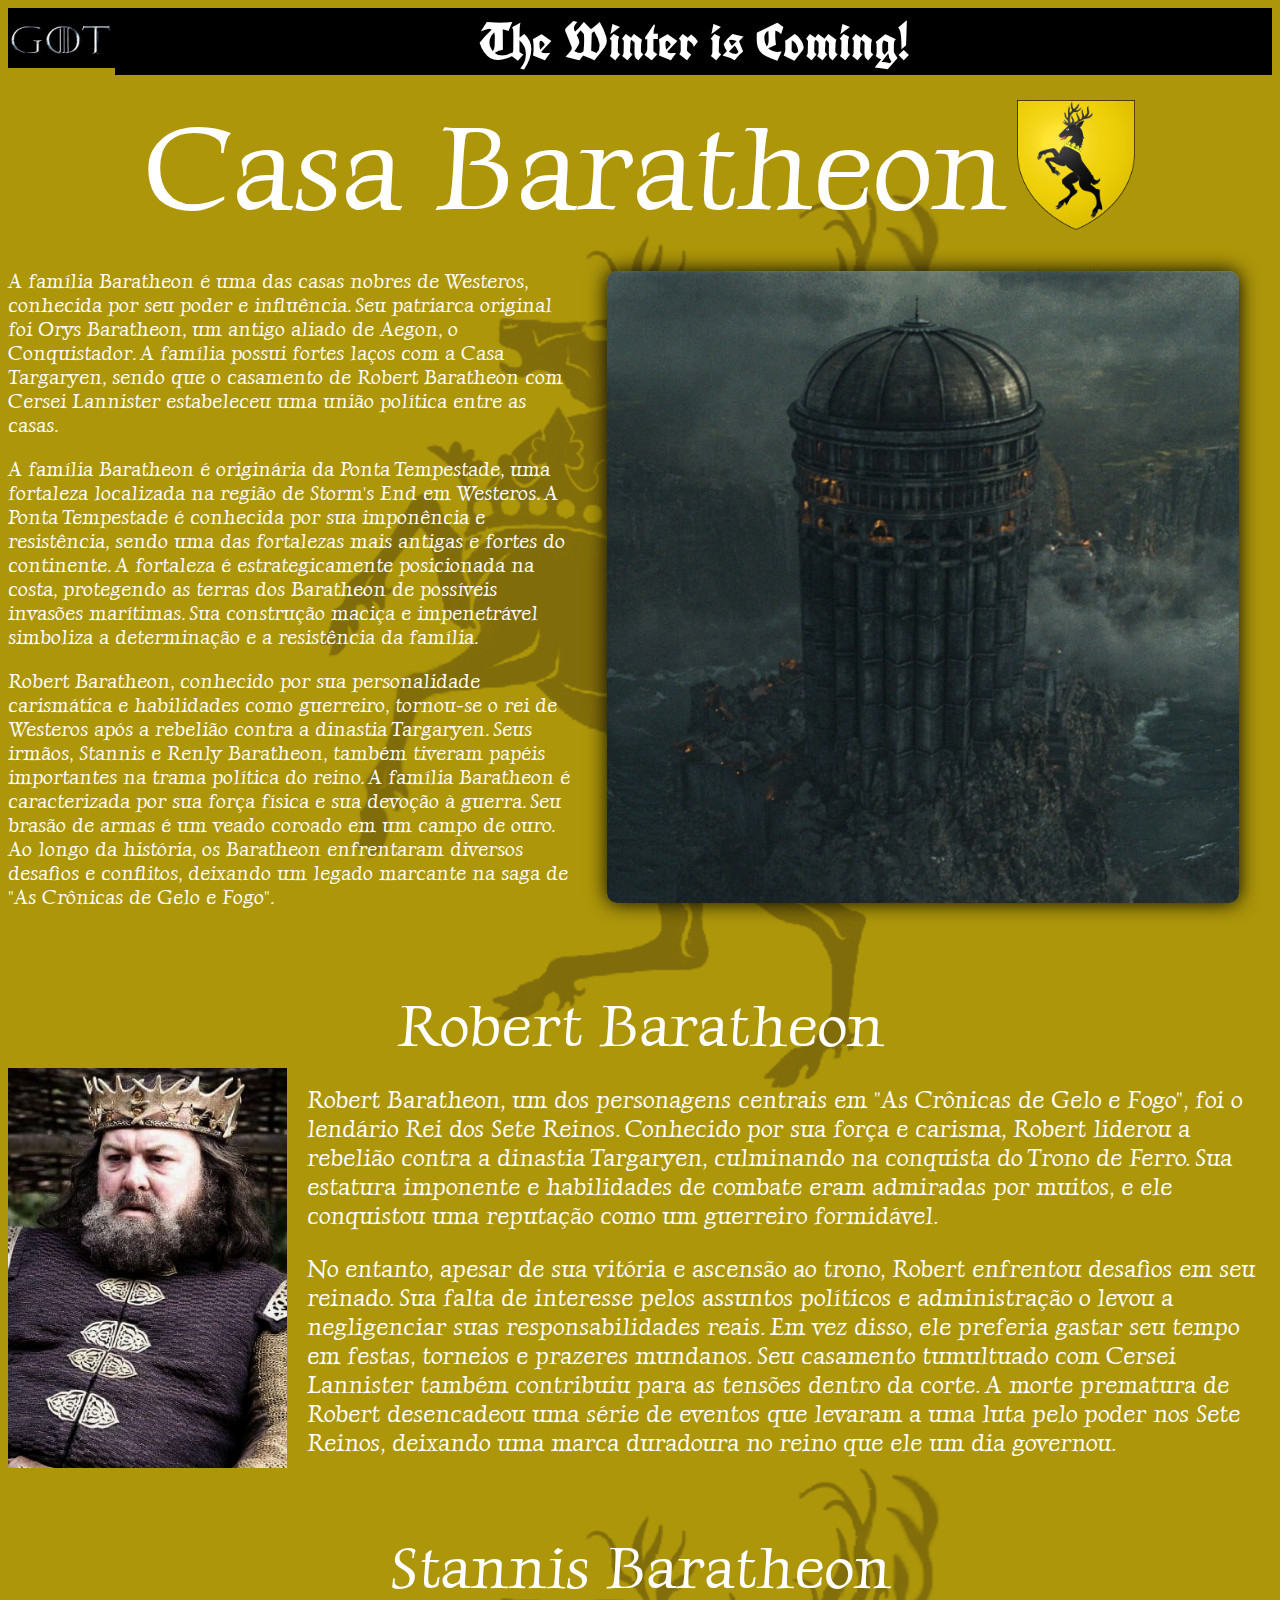
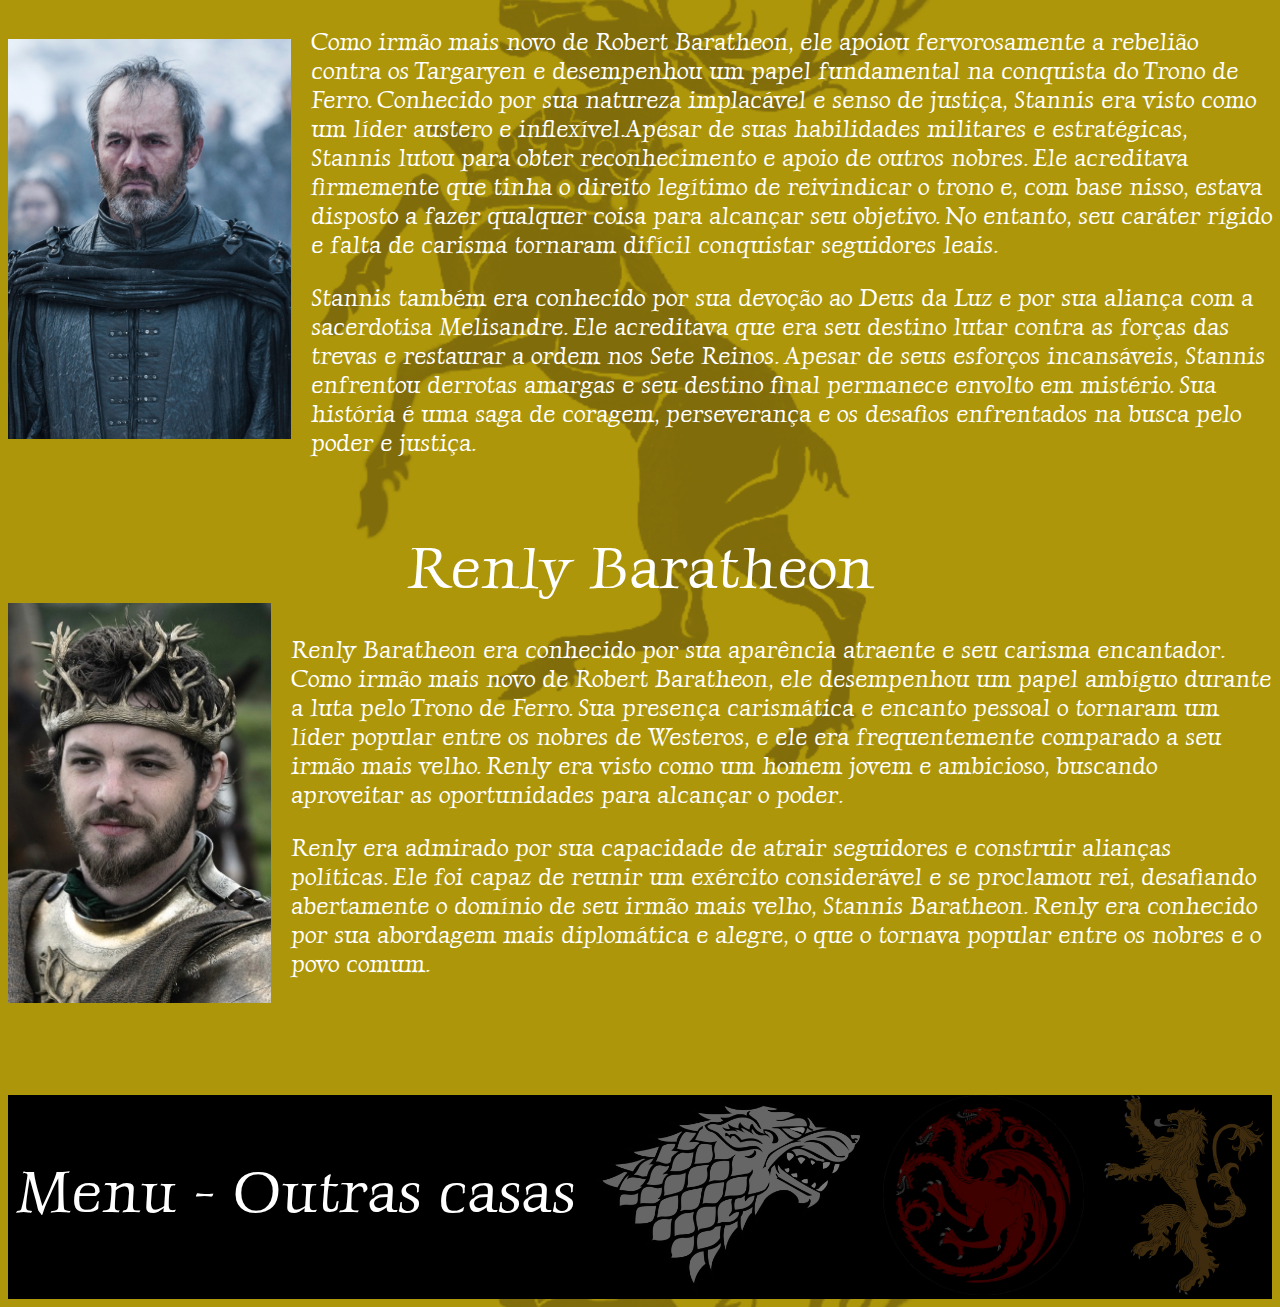
==== index.html @ 7053f291 "index" ====
<!DOCTYPE html>
<html lang="pt">

<head>
    <meta charset="UTF-8">
    <meta http-equiv="X-UA-Compatible" content="IE=edge">
    <meta name="viewport" content="width=device-width, initial-scale=1.0">
    <meta name="keywords" content="Game of Thrones, GOT, Baratheon">
<meta name="description" content="A Casa Baratheon, que ganhou o Trono de Ferro após a rebelião que depôs os Targaryen. Eles são liderados por Robert Baratheon e, mais tarde, por seu irmão mais novo, Stannis.">
<link rel="shortcut icon" href="imagens/logoGOT.jpg">
    <link rel="stylesheet" href="casaBaratheon.css">
    <link rel="preconnect" href="https://fonts.googleapis.com">
    <link rel="preconnect" href="https://fonts.gstatic.com" crossorigin>
    <link
        href="https://fonts.googleapis.com/css2?family=Luxurious+Roman&family=Saira+Semi+Condensed:wght@700&family=UnifrakturCook:wght@700&display=swap"
        rel="stylesheet">
    <title>Game Of Thrones - Casa Baratheon</title>
</head>

<body>

    <header>
        <div id="homeButton">
            <a href="index.html"> <img src="imagens/logoGOT.jpg" height="60px" alt="home"></a>

        </div>
        <div class="GOTslogan">The Winter is Coming!</div>
    </header>

    <section>
        <div id="titulo">
            <div id="mainTitle">Casa Baratheon</div>
            <div id="brasao"><img src="imagens/logoBaratheon.webp"
                    alt="Brasão da Casa Baratheon, fundo amarelo com Veado" height="130"></div>
        </div>
    </section>

    <main>

        <article id="apresentacao">
            <div id="openText">
                <p>
                    A família Baratheon é uma das casas nobres de Westeros, conhecida por seu poder e influência. Seu
                    patriarca original foi Orys Baratheon, um antigo aliado de Aegon, o Conquistador. A família possui
                    fortes laços com a Casa Targaryen, sendo que o casamento de Robert Baratheon com Cersei Lannister
                    estabeleceu uma união política entre as casas.
                </p>
                <p>
                    A família Baratheon é originária da Ponta Tempestade, uma fortaleza localizada na região de Storm's
                    End em Westeros. A Ponta Tempestade é conhecida por sua imponência e resistência, sendo uma das
                    fortalezas mais antigas e fortes do continente. A fortaleza é estrategicamente posicionada na costa,
                    protegendo as terras dos Baratheon de possíveis
                    invasões marítimas. Sua construção maciça e impenetrável simboliza a determinação e a resistência da
                    família.
                </p>
                <p>
                    Robert Baratheon, conhecido por sua personalidade carismática e habilidades como guerreiro,
                    tornou-se o rei de Westeros após a rebelião contra a dinastia Targaryen. Seus irmãos, Stannis e
                    Renly Baratheon, também tiveram papéis importantes na trama política do reino.
                    A família Baratheon é caracterizada por sua força física e sua devoção à guerra. Seu brasão de armas
                    é um veado coroado em um campo de ouro. Ao longo da história, os Baratheon enfrentaram diversos
                    desafios e conflitos, deixando um legado marcante na saga de "As Crônicas de Gelo e Fogo".
                </p>
            </div>
            <div id="imgPonta"><img src=" imagens/pontaTempestade.webp" alt="Ponta tempestade"></div>
        </article>

        <section>
            <div class="nome">
                Robert Baratheon
            </div>
            <div class="fotoBio">
                <div>
                    <img src="imagens/robertBaratheon.jpg" height="400px">
                </div>
                <div class="bio">
                    <p>Robert Baratheon, um dos personagens centrais em "As Crônicas de Gelo e Fogo", foi o lendário Rei
                        dos Sete Reinos. Conhecido por sua força e carisma, Robert liderou a rebelião contra a dinastia
                        Targaryen, culminando na conquista do Trono de Ferro. Sua estatura imponente e habilidades de
                        combate eram admiradas por muitos, e ele conquistou uma reputação como um guerreiro formidável.
                    </p>
                    <p> No entanto, apesar de sua vitória e ascensão ao trono, Robert enfrentou desafios em seu reinado.
                        Sua falta de interesse pelos assuntos políticos e administração o levou a negligenciar suas
                        responsabilidades reais. Em vez disso, ele preferia gastar seu tempo em festas, torneios e
                        prazeres mundanos. Seu casamento tumultuado com Cersei Lannister também contribuiu para as
                        tensões dentro da corte. A morte prematura de Robert desencadeou uma série de eventos que
                        levaram a uma luta pelo poder nos Sete Reinos, deixando uma marca duradoura no reino que ele um
                        dia governou.
                    </p>
                </div>
            </div>
            <div class="nome">
                Stannis Baratheon
            </div>
            <div class="fotoBio">
                <div class="fotoBaratheon">
                    <img src="imagens/stannisBaratheon.webp" height="400px">
                </div>
                <div class="bio">
                    <p>Como irmão mais novo de Robert Baratheon, ele apoiou fervorosamente a rebelião contra os
                        Targaryen e desempenhou um papel fundamental na conquista do Trono de Ferro. Conhecido por sua
                        natureza implacável e senso de justiça, Stannis era visto como um líder austero e
                        inflexível.Apesar de suas habilidades militares e estratégicas, Stannis lutou para obter
                        reconhecimento e apoio de outros nobres. Ele acreditava firmemente que tinha o direito legítimo
                        de reivindicar o trono e, com base nisso, estava disposto a fazer qualquer coisa para alcançar
                        seu objetivo. No entanto, seu caráter rígido e falta de carisma tornaram difícil conquistar
                        seguidores leais.
                    </p>
                    <p> Stannis também era conhecido por sua devoção ao Deus da Luz e por sua aliança com a sacerdotisa
                        Melisandre. Ele acreditava que era seu destino lutar contra as forças das trevas e restaurar a
                        ordem nos Sete Reinos. Apesar de seus esforços incansáveis, Stannis enfrentou derrotas amargas e
                        seu destino final permanece envolto em mistério. Sua história é uma saga de coragem,
                        perseverança e os desafios enfrentados na busca pelo poder e justiça.
                    </p>
                </div>
            </div>
            <div class="nome">
                Renly Baratheon
            </div>
            <div class="fotoBio">
                <div class="fotoBaratheon">
                    <img src="imagens/renlyBaratheon.webp" height="400px">
                </div>
                <div class="bio">
                    <p>Renly Baratheon era conhecido por
                        sua aparência atraente e seu carisma encantador. Como irmão mais novo de Robert Baratheon, ele
                        desempenhou um papel ambíguo durante a luta pelo Trono de Ferro. Sua presença carismática e
                        encanto pessoal o tornaram um líder popular entre os nobres de Westeros, e ele era
                        frequentemente comparado a seu irmão mais velho.
                        Renly era visto como um homem
                        jovem e ambicioso, buscando aproveitar as oportunidades para alcançar o poder.</p>
                    <p> Renly era admirado por sua capacidade de atrair seguidores e construir alianças políticas. Ele
                        foi capaz de reunir um exército considerável e se proclamou rei, desafiando abertamente o
                        domínio de seu irmão mais velho, Stannis Baratheon. Renly era conhecido por sua abordagem mais
                        diplomática e alegre, o que o tornava popular entre os nobres e o povo comum.
                    </p>
                </div>
            </div>
        </section>

    </main>

    <nav>
        <style>
            .highlight {
                opacity: 1;
            }

            .fade {
                opacity: 0.5;
            }
        </style>
        <br>
        <br>
        <div id="menu">
            <div>
                <p id="textoMenu">Menu - Outras casas</p>
            </div>
            <div><a href="casaStark.html"><img src="imagens/logoStark.png" class="highlight"
                        onmouseover="mudarTexto('Stark')" height="200px"></a></div>
            <div><a href="casatargaryen.html"><img src="imagens/logoTargaryen.png" class="fade"
                        onmouseover="mudarTexto('Targaryen')" height="200px"></a></div>
            <div><a href="casaLannister.html"><img src="imagens/logoLannister.png" class="fade"
                        onmouseover="mudarTexto('Lannister')" height="200px"></a></div>
        </div>

        <script>
            function mudarTexto(texto) {
                document.getElementById("textoMenu").innerHTML = texto;

                var imagens = document.getElementsByTagName("img");
                for (var i = 0; i < imagens.length; i++) {
                    if (imagens[i].classList.contains("highlight")) {
                        imagens[i].classList.remove("highlight");
                        imagens[i].classList.add("fade");
                    }
                    if (imagens[i].src === event.target.src) {
                        imagens[i].classList.remove("fade");
                        imagens[i].classList.add("highlight");
                    }
                }
            }
        </script>
    </nav>
</body>

</html>
---- casaBaratheon.css ----
body {
    background: url(imagens/fundoBaratheon.png);
    background-size: 100%;
    background-attachment: scroll;
}

p {
    font-family: 'Luxurious Roman', cursive;
    color: #FFFF;
}

header {
    display: flex;
    flex-direction: row;
    align-content: center;
}

.homeButton {
    background-color: #000000;
    justify-content: center;
}

.GOTslogan {
    flex-grow: 1;
    text-align: center;
    color: white;
    background-color: black;
    font-family: 'UnifrakturCook', cursive;
    font-size: 51px;
}

#titulo {
    display: flex;
    align-items: center;
    gap: 10px;
    margin-top: 20px;
    margin-left: 0;
    justify-content: center;
}

#mainTitle {
    text-align: center;
    margin: 0;
    color: #FFFF;
    font-size: 120px;
}

#apresentacao {
    display: grid;
    grid-template-areas:
        "imgPonta openText";
    grid-template-columns: 45% 50%;
    align-items: center;
    gap: 30px;
    margin-top: 10px;
    margin-bottom: 10px;
}

#imgPonta img {
    width: 100%;
    object-fit: cover;
    margin-right: 10px;
    border-radius: 10px;
    box-shadow: 0px 0px 20px 0px #000000;
}

#openText {
    font-size: 20px;
    font-family: 'Luxurious Roman', cursive;
    color:#FFFF;
}

section {
    display: grid;
    grid-template-areas: 
    "nome"
    "fotoBaratheon bio";
    font-family: 'Luxurious Roman', cursive;
    color:#FFFF;
}

.nome {
    font-size: 60px;
    color: #FFFF;
    display: flex;
    align-items: center;
    justify-content: center;
    margin-top: 50px;
}

.fotoBio{
    display: grid;
    grid-template-areas: 
    "fotoBaratheon bio";
    align-items: center;
    font-size: x-large;
    column-gap: 20px;
}

#menu {
    display: flex;
    justify-content: center;
    margin-top: 50px;
    gap: 20px;
    background-color: black;
}

#menu a {
    opacity: 0.5;
    transition: opacity 0.3s;
}

#menu a:hover {
    opacity: 1;
}

.highlight {
    opacity: 1 !important;
}

#textoMenu{
    font-size: 60px;
    font-family: 'Luxurious Roman', cursive;
    color:#FFFF;
}
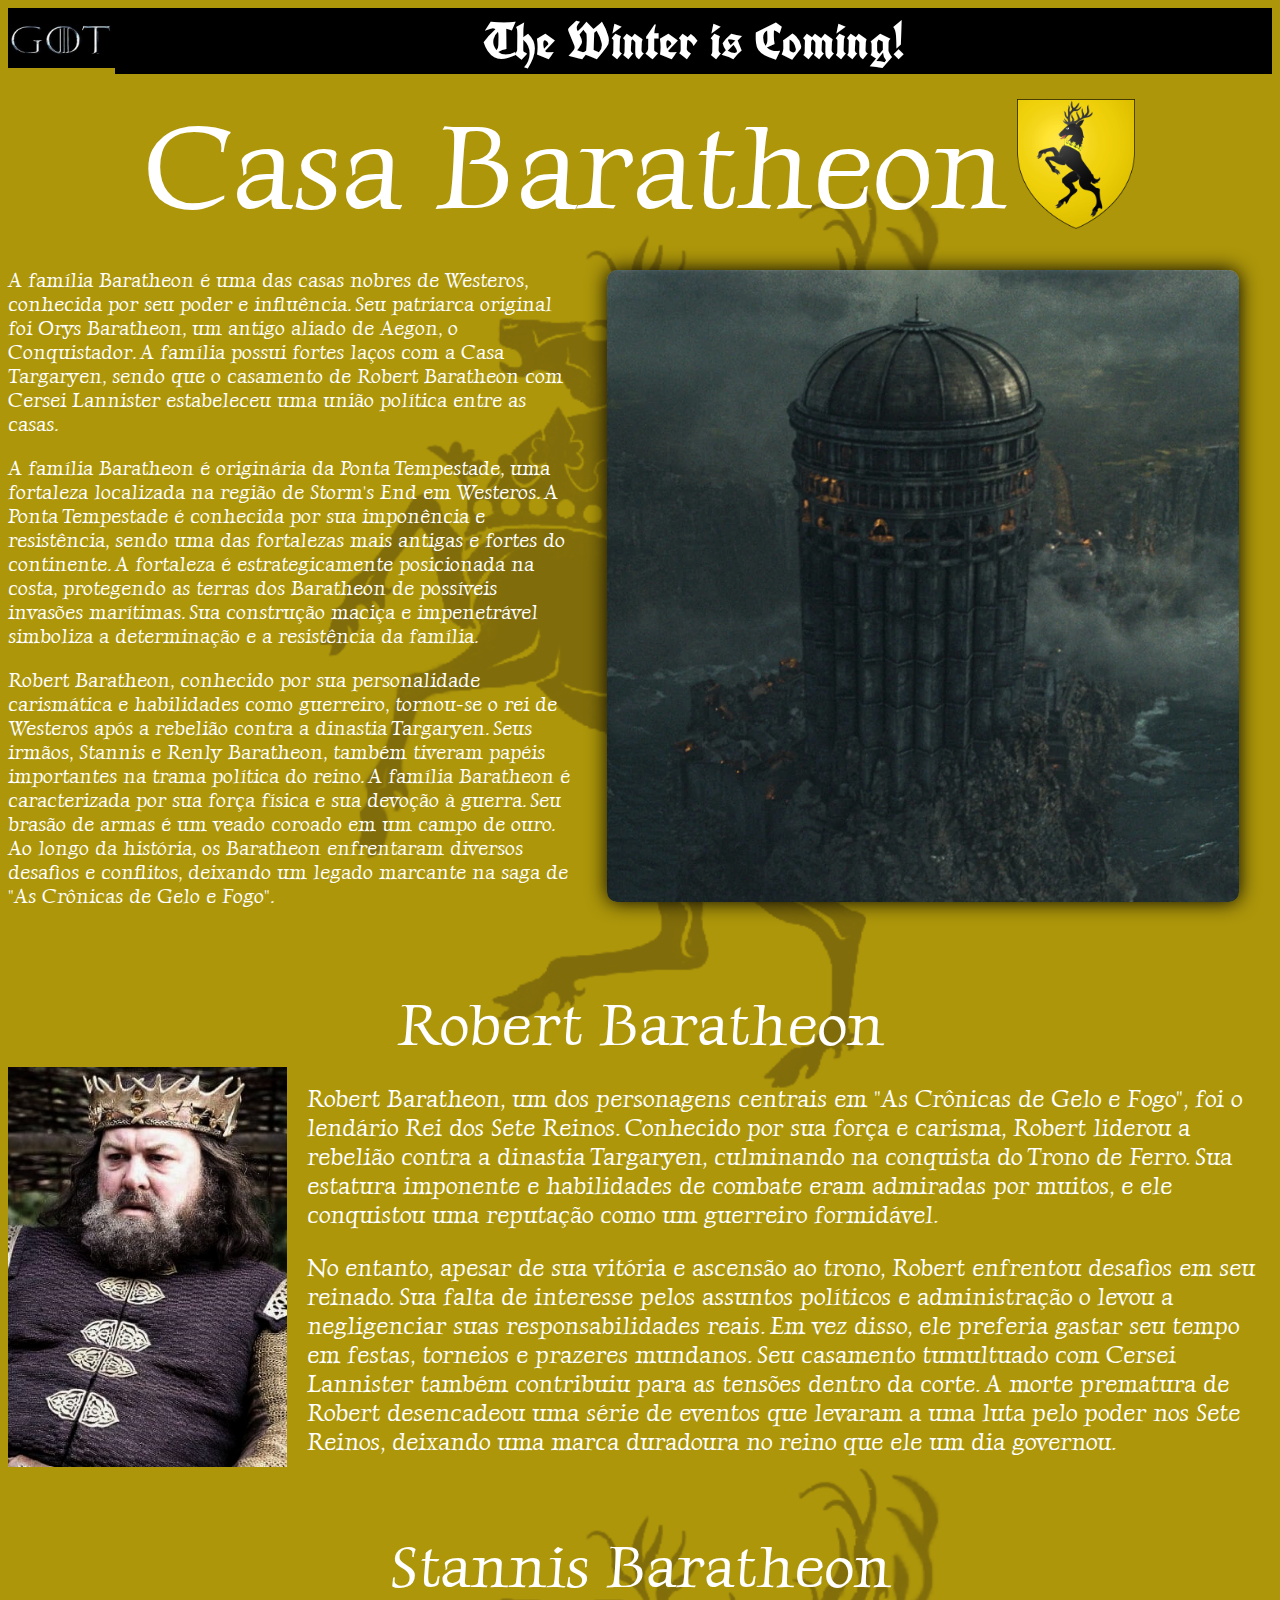
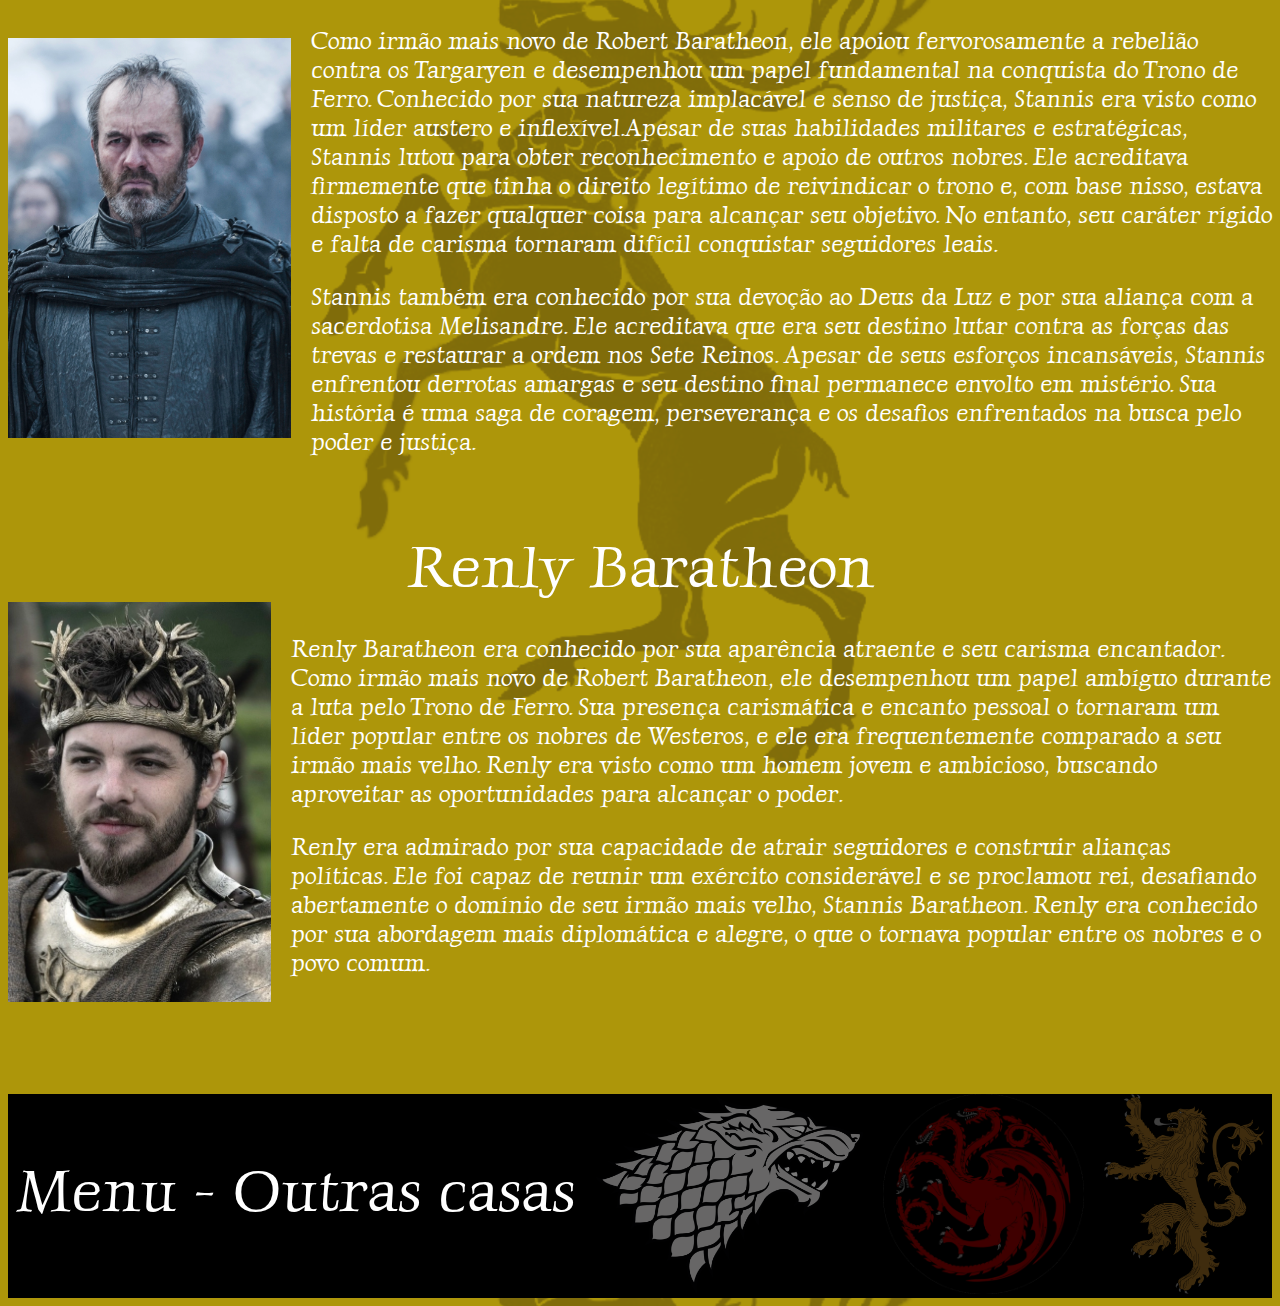
==== commit 6f24eff2: "bootstrap" ====
--- a/index.html
+++ b/index.html
@@ -15,16 +15,21 @@
         href="https://fonts.googleapis.com/css2?family=Luxurious+Roman&family=Saira+Semi+Condensed:wght@700&family=UnifrakturCook:wght@700&display=swap"
         rel="stylesheet">
     <title>Game Of Thrones - Casa Baratheon</title>
+    <meta name="viewport" content="width=device-width, initial-scale=1">
+    <link rel="stylesheet" href="https://stackpath.bootstrapcdn.com/bootstrap/4.1.3/css/bootstrap.min.css" integrity="sha384-MCw98/SFnGE8fJT3GXwEOngsV7Zt27NXFoaoApmYm81iuXoPkFOJwJ8ERdknLPMO" crossorigin="anonymous">
+    <script src="https://code.jquery.com/jquery-3.3.1.slim.min.js" integrity="sha384-q8i/X+965DzO0rT7abK41JStQIAqVgRVzpbzo5smXKp4YfRvH+8abtTE1Pi6jizo" crossorigin="anonymous"></script>
+    <script src="https://cdnjs.cloudflare.com/ajax/libs/popper.js/1.14.3/umd/popper.min.js" integrity="sha384-ZMP7rVo3mIykV+2+9J3UJ46jBk0WLaUAdn689aCwoqbBJiSnjAK/l8WvCWPIPm49" crossorigin="anonymous"></script>
+    <script src="https://stackpath.bootstrapcdn.com/bootstrap/4.1.3/js/bootstrap.min.js" integrity="sha384-ChfqqxuZUCnJSK3+MXmPNIyE6ZbWh2IMqE241rYiqJxyMiZ6OW/JmZQ5stwEULTy" crossorigin="anonymous"></script>
 </head>
 
 <body>
 
     <header>
-        <div id="homeButton">
+        <div id="homeButton" class="container-fluid">
             <a href="index.html"> <img src="imagens/logoGOT.jpg" height="60px" alt="home"></a>
 
         </div>
-        <div class="GOTslogan">The Winter is Coming!</div>
+        <div id="GOTslogan" class="container-fluid"> The Winter is Coming!</div>
     </header>
 
     <section>
--- a/casaBaratheon.css
+++ b/casaBaratheon.css
@@ -20,13 +20,13 @@
     justify-content: center;
 }
 
-.GOTslogan {
+#GOTslogan {
     flex-grow: 1;
     text-align: center;
     color: white;
     background-color: black;
     font-family: 'UnifrakturCook', cursive;
-    font-size: 51px;
+    font-size: 50px;
 }
 
 #titulo {
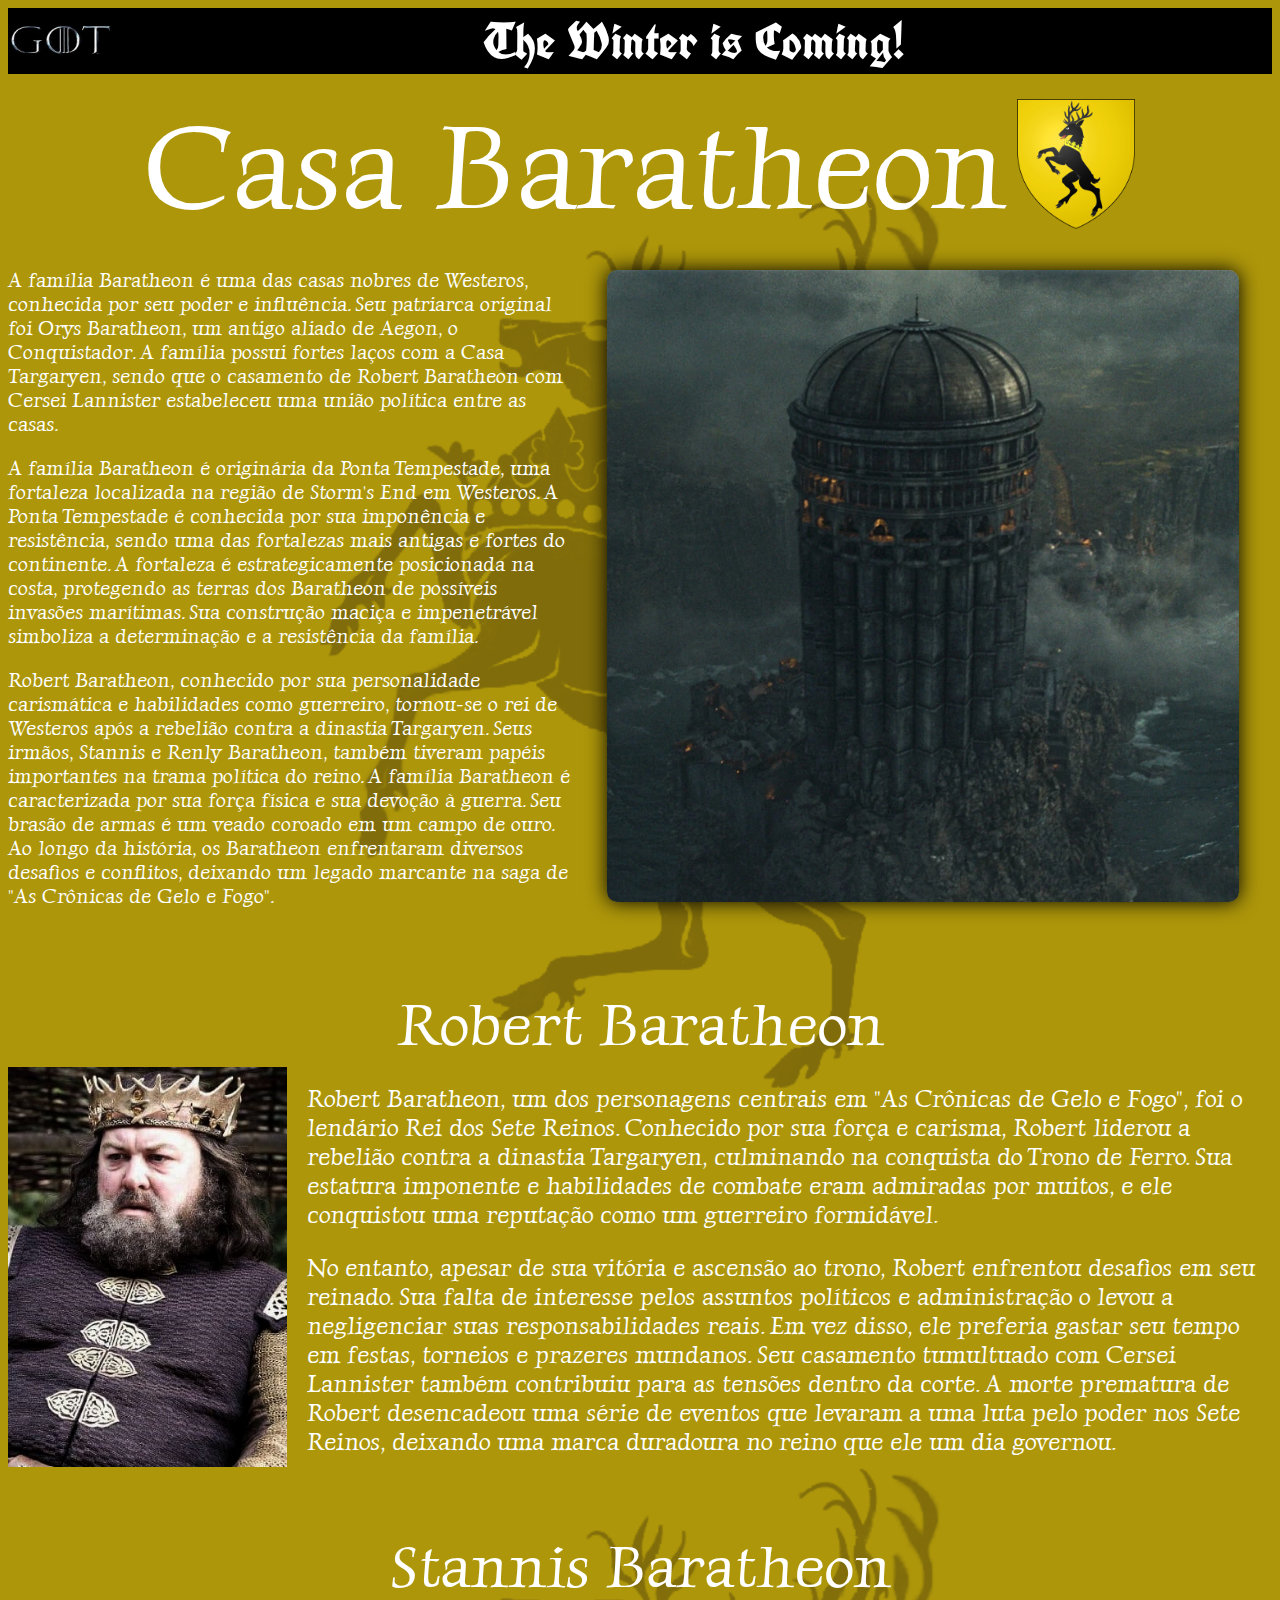
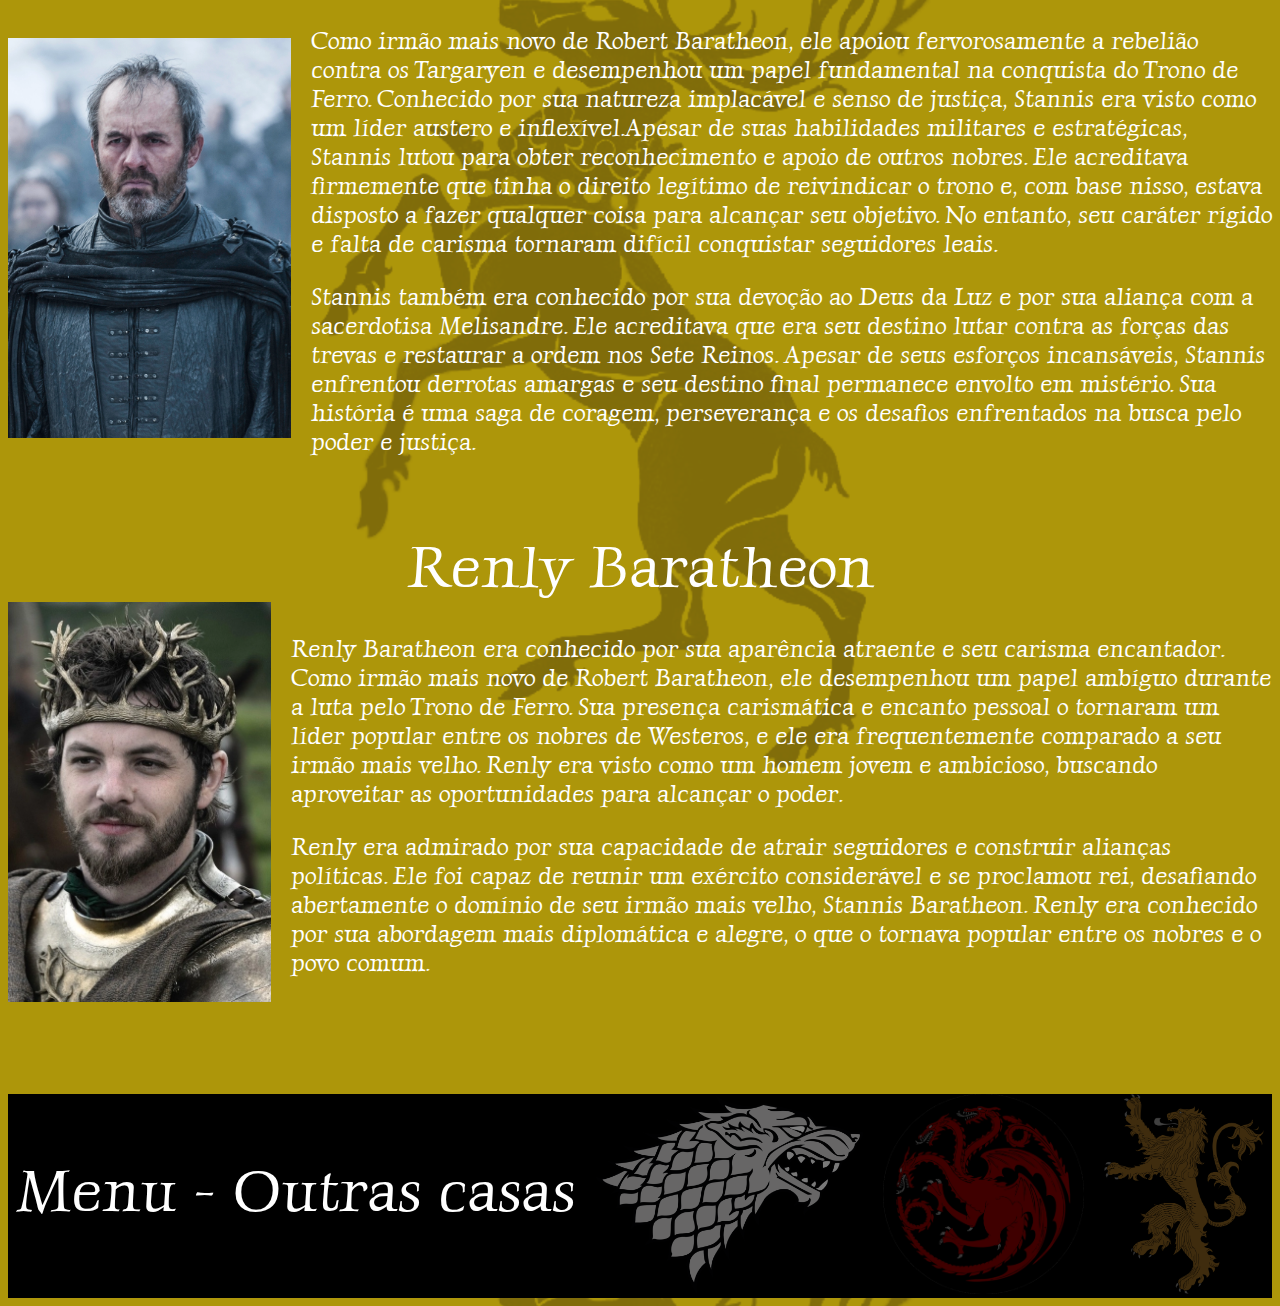
==== commit f9c64642: "container-fluid" ====
--- a/index.html
+++ b/index.html
@@ -22,7 +22,7 @@
     <script src="https://stackpath.bootstrapcdn.com/bootstrap/4.1.3/js/bootstrap.min.js" integrity="sha384-ChfqqxuZUCnJSK3+MXmPNIyE6ZbWh2IMqE241rYiqJxyMiZ6OW/JmZQ5stwEULTy" crossorigin="anonymous"></script>
 </head>
 
-<body>
+<body class="container-fluid">
 
     <header>
         <div id="homeButton" class="container-fluid">
--- a/casaBaratheon.css
+++ b/casaBaratheon.css
@@ -15,7 +15,7 @@
     align-content: center;
 }
 
-.homeButton {
+#homeButton {
     background-color: #000000;
     justify-content: center;
 }
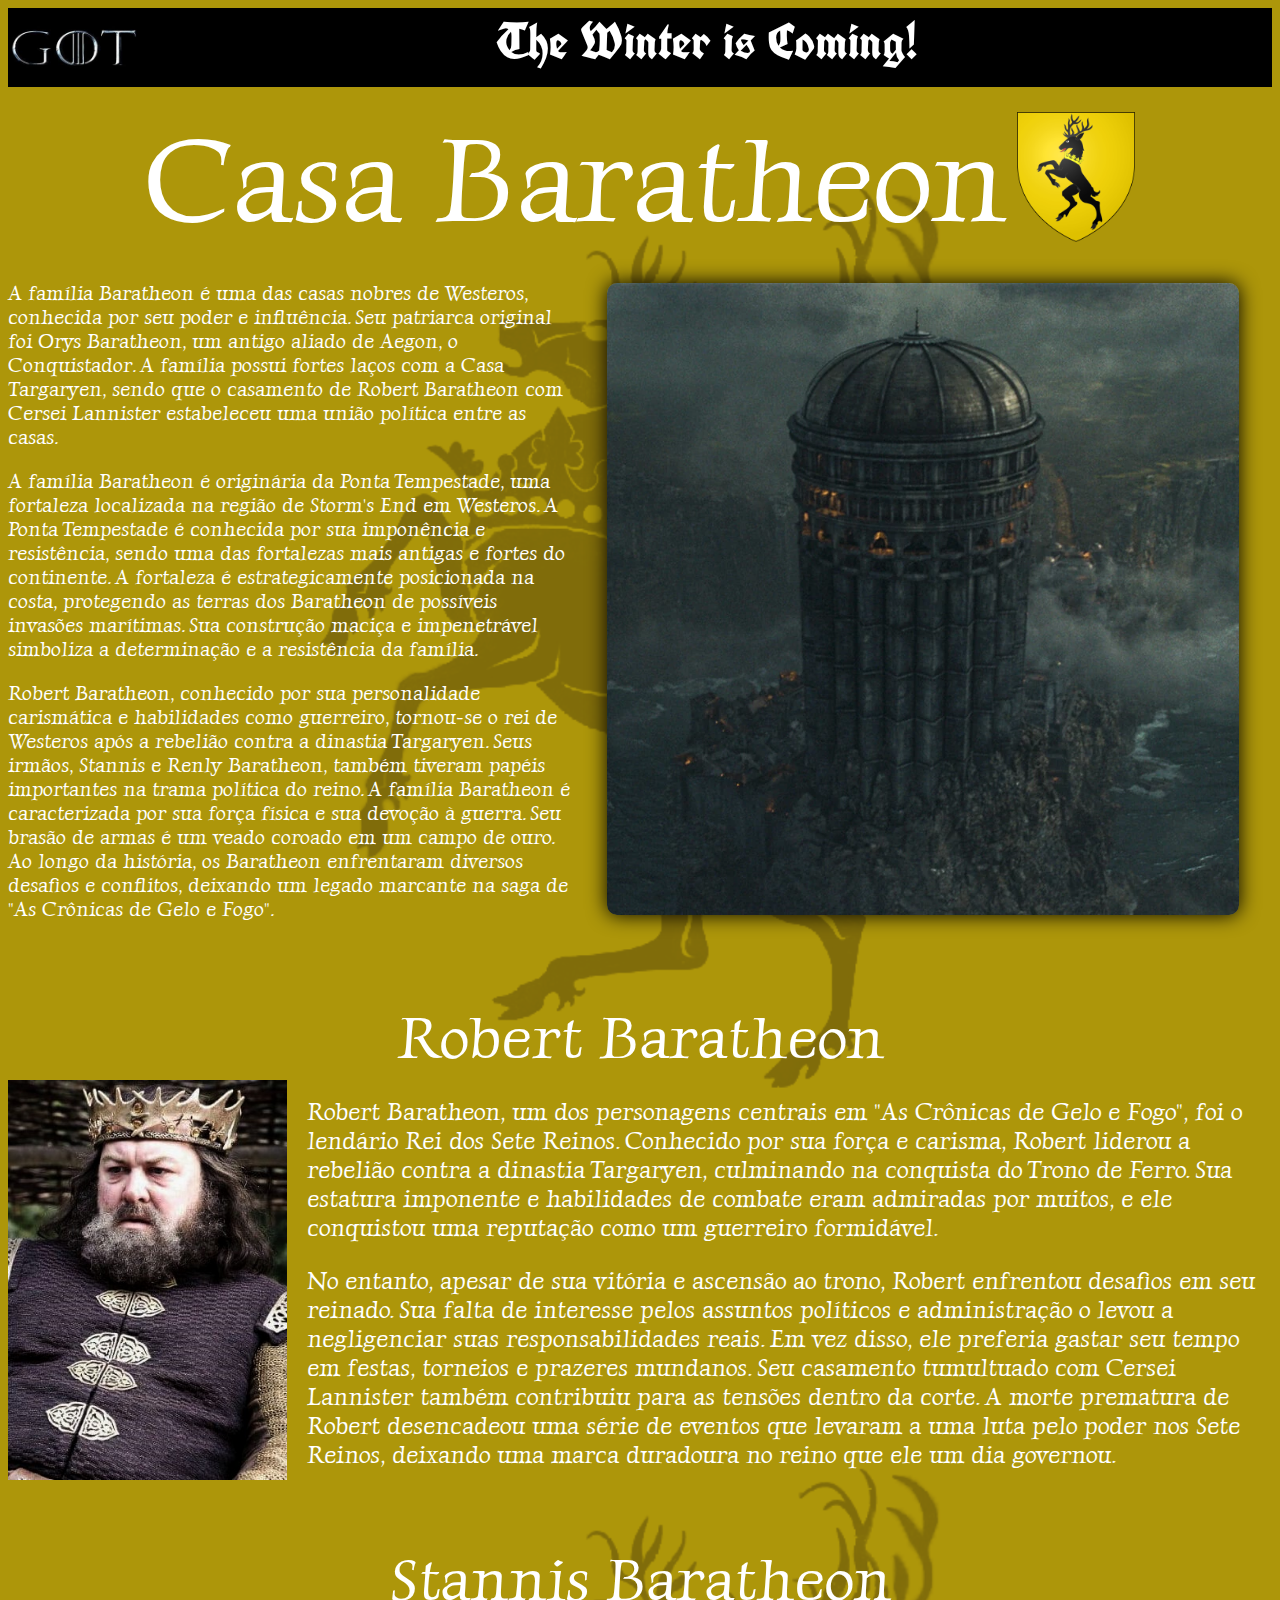
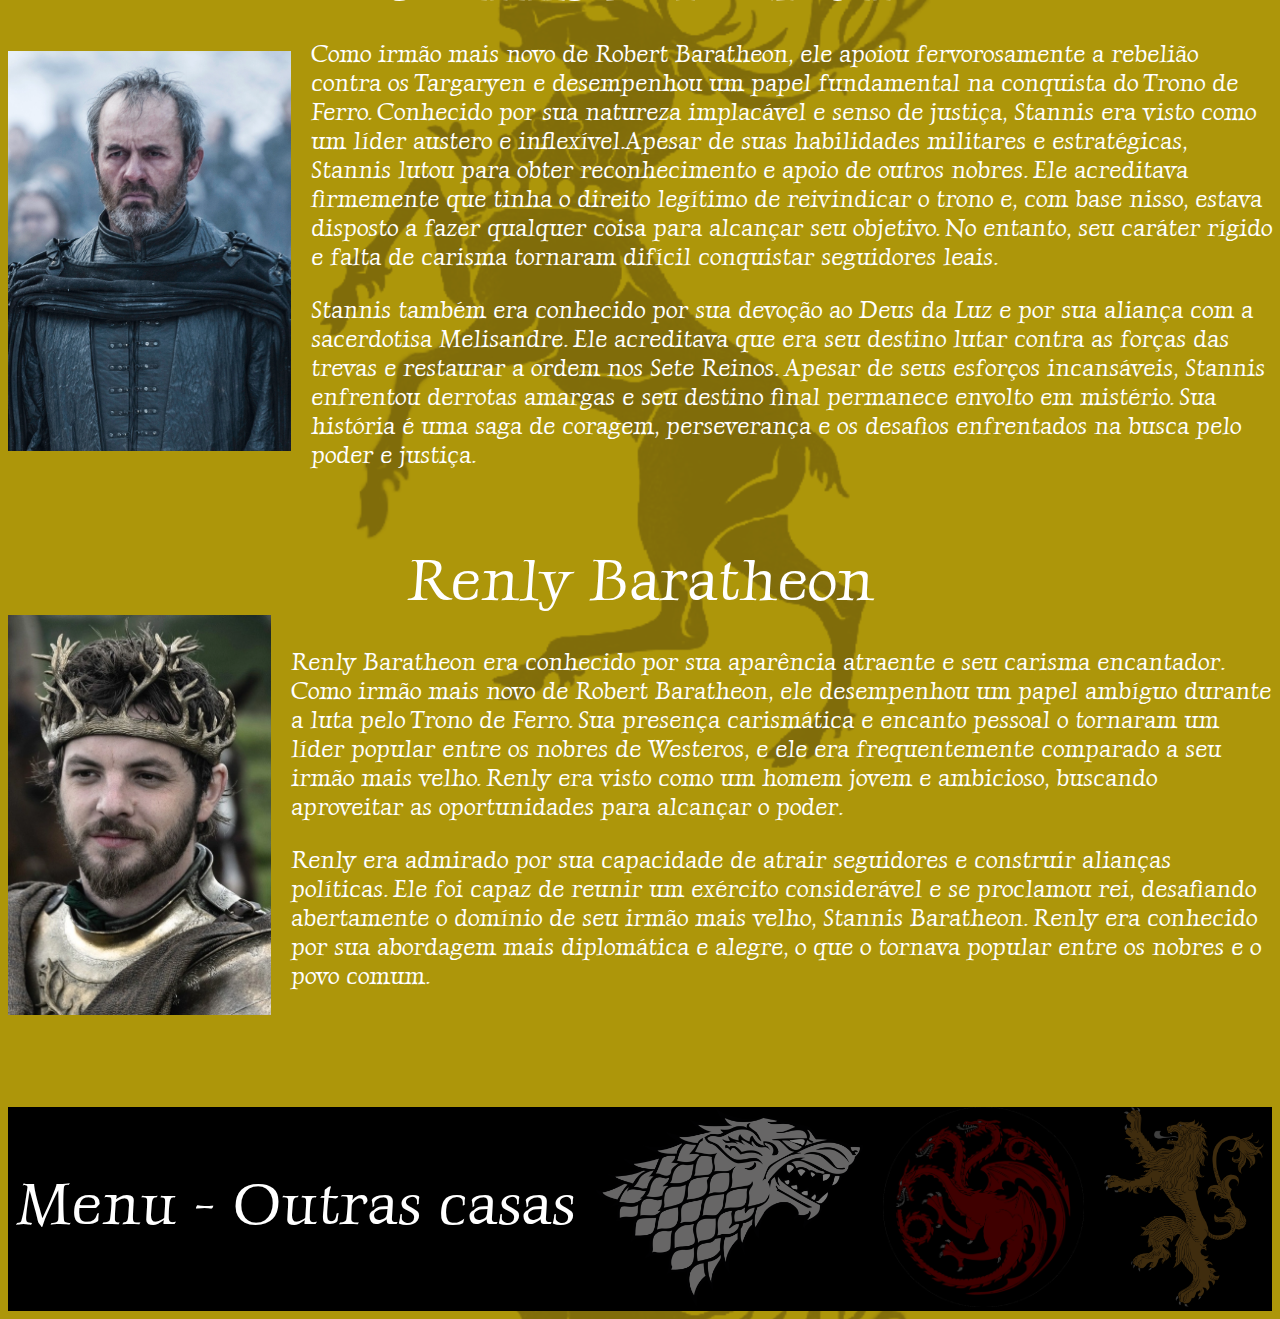
==== commit b502ad44: "conserto barra do menu" ====
--- a/index.html
+++ b/index.html
@@ -25,11 +25,11 @@
 <body class="container-fluid">
 
     <header>
-        <div id="homeButton" class="container-fluid">
-            <a href="index.html"> <img src="imagens/logoGOT.jpg" height="60px" alt="home"></a>
+        <div id="homeButton" class="position-absolute">
+            <a href="index.html"> <img src="imagens/logoGOT.jpg" height="75px" alt="home"></a>
 
         </div>
-        <div id="GOTslogan" class="container-fluid"> The Winter is Coming!</div>
+        <div id="GOTslogan" class="card-text text-center"> The Winter is Coming!</div>
     </header>
 
     <section>
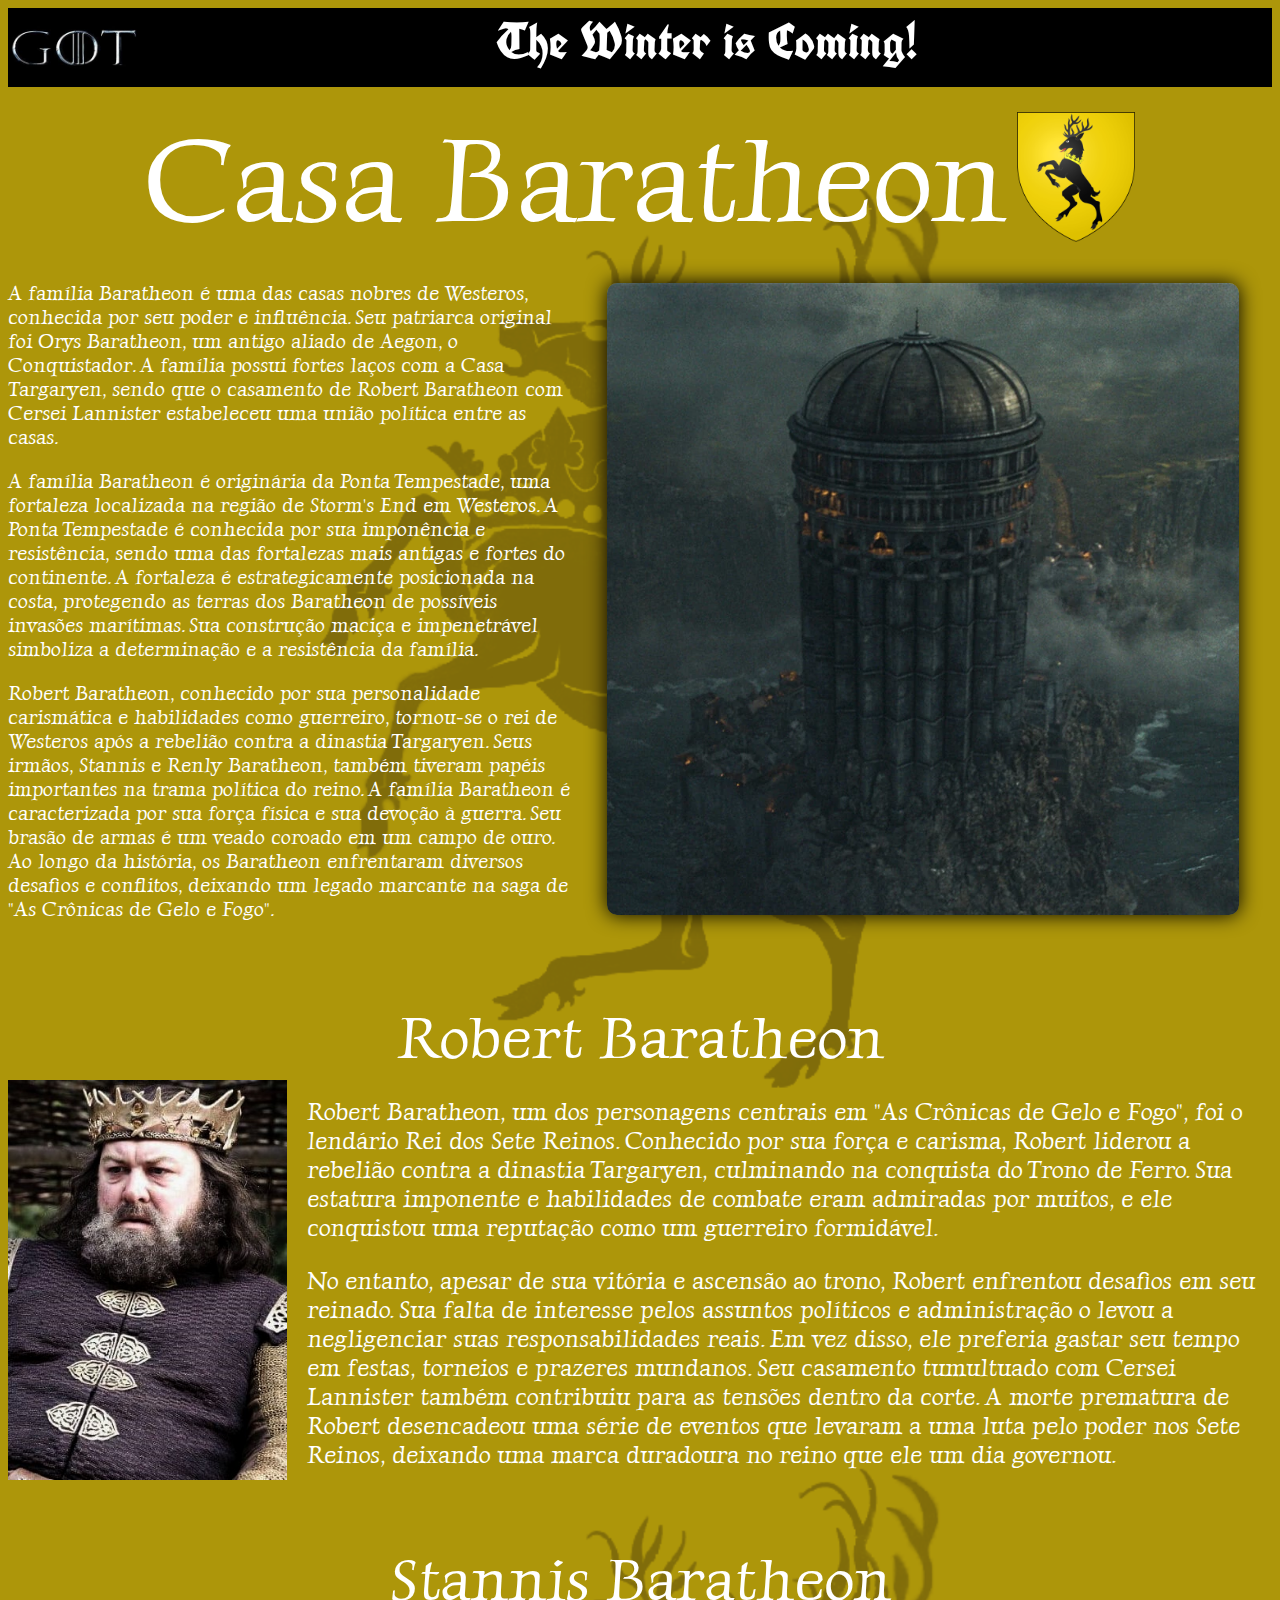
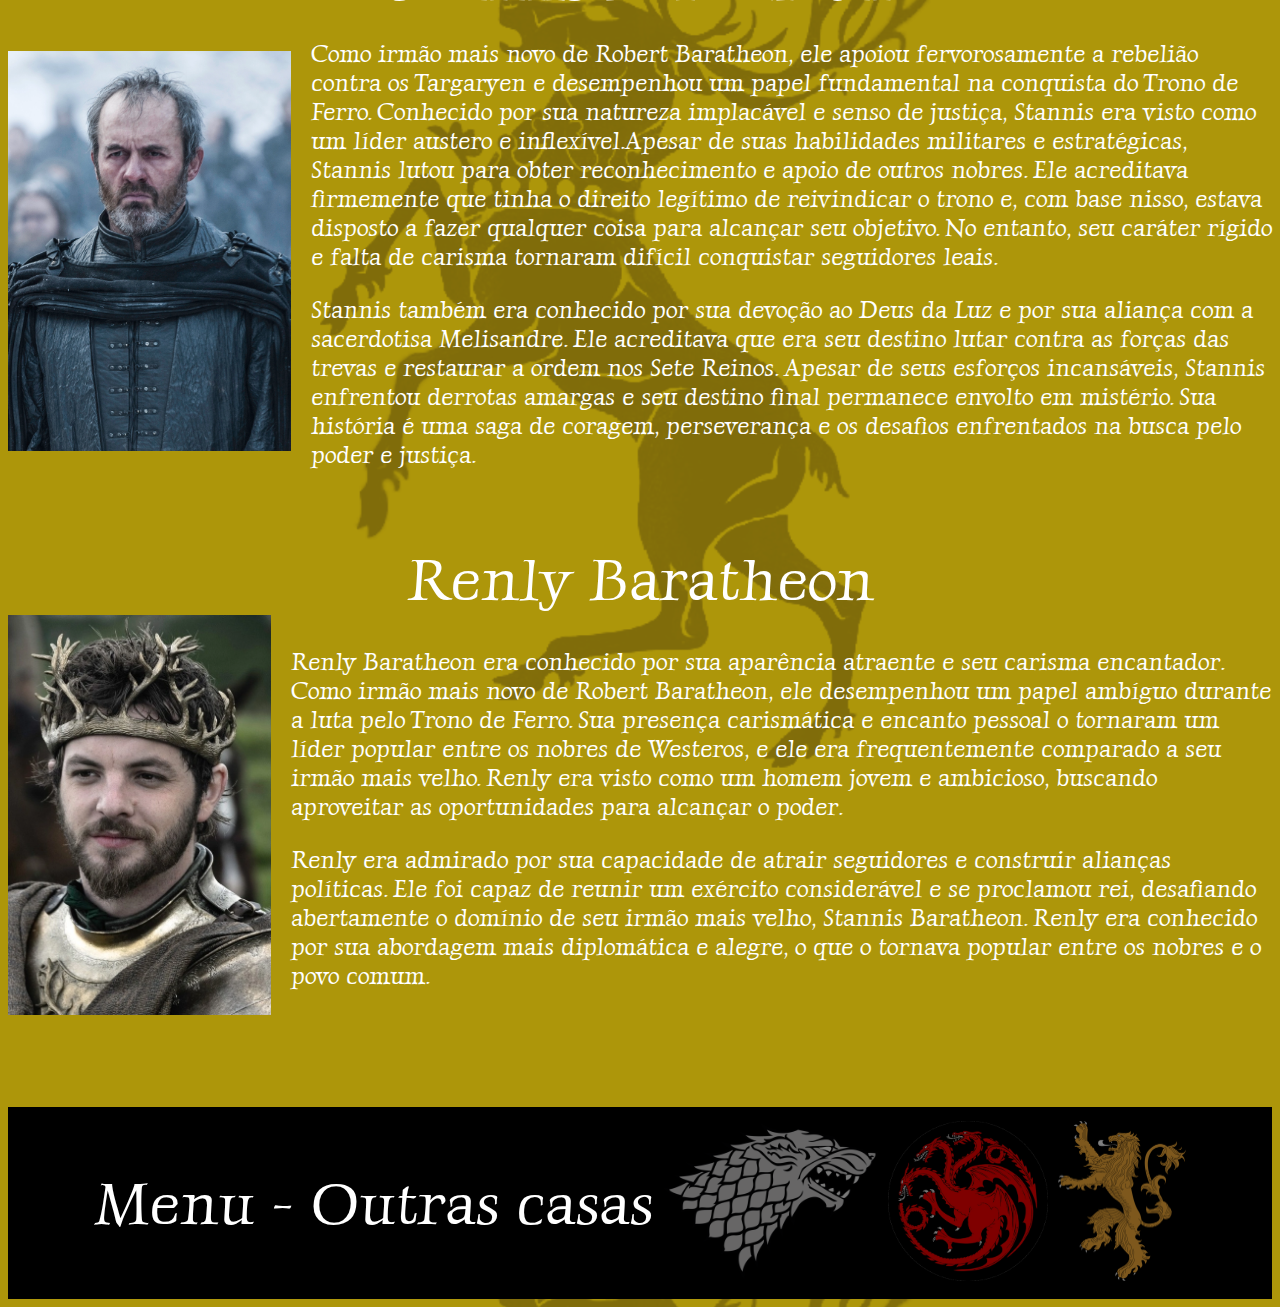
==== commit 2d6d7b3b: "ajustes bootstrap" ====
--- a/index.html
+++ b/index.html
@@ -159,33 +159,42 @@
         <br>
         <div id="menu">
             <div>
-                <p id="textoMenu">Menu - Outras casas</p>
-            </div>
-            <div><a href="casaStark.html"><img src="imagens/logoStark.png" class="highlight"
-                        onmouseover="mudarTexto('Stark')" height="200px"></a></div>
-            <div><a href="casatargaryen.html"><img src="imagens/logoTargaryen.png" class="fade"
-                        onmouseover="mudarTexto('Targaryen')" height="200px"></a></div>
-            <div><a href="casaLannister.html"><img src="imagens/logoLannister.png" class="fade"
-                        onmouseover="mudarTexto('Lannister')" height="200px"></a></div>
-        </div>
-
+                <p id="textoMenu" class="position-left">Menu - Outras casas</p>
+            </div>
+            <div class="position-center">
+                <a href="casaStark.html">
+                    <img src="imagens/logoStark.png" class="highlight" onmouseover="mudarTexto('Stark')" style="max-height: 160px;">
+                </a>
+            </div>
+            <div>
+                <a href="casatargaryen.html">
+                    <img src="imagens/logoTargaryen.png" class="custom-fade" onmouseover="mudarTexto('Targaryen')" style="max-height: 160px;">
+                </a>
+            </div>
+            <div>
+                <a href="casaLannister.html">
+                    <img src="imagens/logoLannister.png" class="custom-fade" onmouseover="mudarTexto('Lannister')" style="max-height: 160px;">
+                </a>
+            </div>
+        </div>        
+        
         <script>
             function mudarTexto(texto) {
                 document.getElementById("textoMenu").innerHTML = texto;
-
+        
                 var imagens = document.getElementsByTagName("img");
                 for (var i = 0; i < imagens.length; i++) {
                     if (imagens[i].classList.contains("highlight")) {
                         imagens[i].classList.remove("highlight");
-                        imagens[i].classList.add("fade");
+                        imagens[i].classList.add("custom-fade");
                     }
                     if (imagens[i].src === event.target.src) {
-                        imagens[i].classList.remove("fade");
+                        imagens[i].classList.remove("custom-fade");
                         imagens[i].classList.add("highlight");
                     }
                 }
             }
-        </script>
+        </script>       
     </nav>
 </body>
 
--- a/casaBaratheon.css
+++ b/casaBaratheon.css
@@ -100,8 +100,9 @@
 #menu {
     display: flex;
     justify-content: center;
+    align-items: center;
     margin-top: 50px;
-    gap: 20px;
+    gap: 10px;
     background-color: black;
 }
 
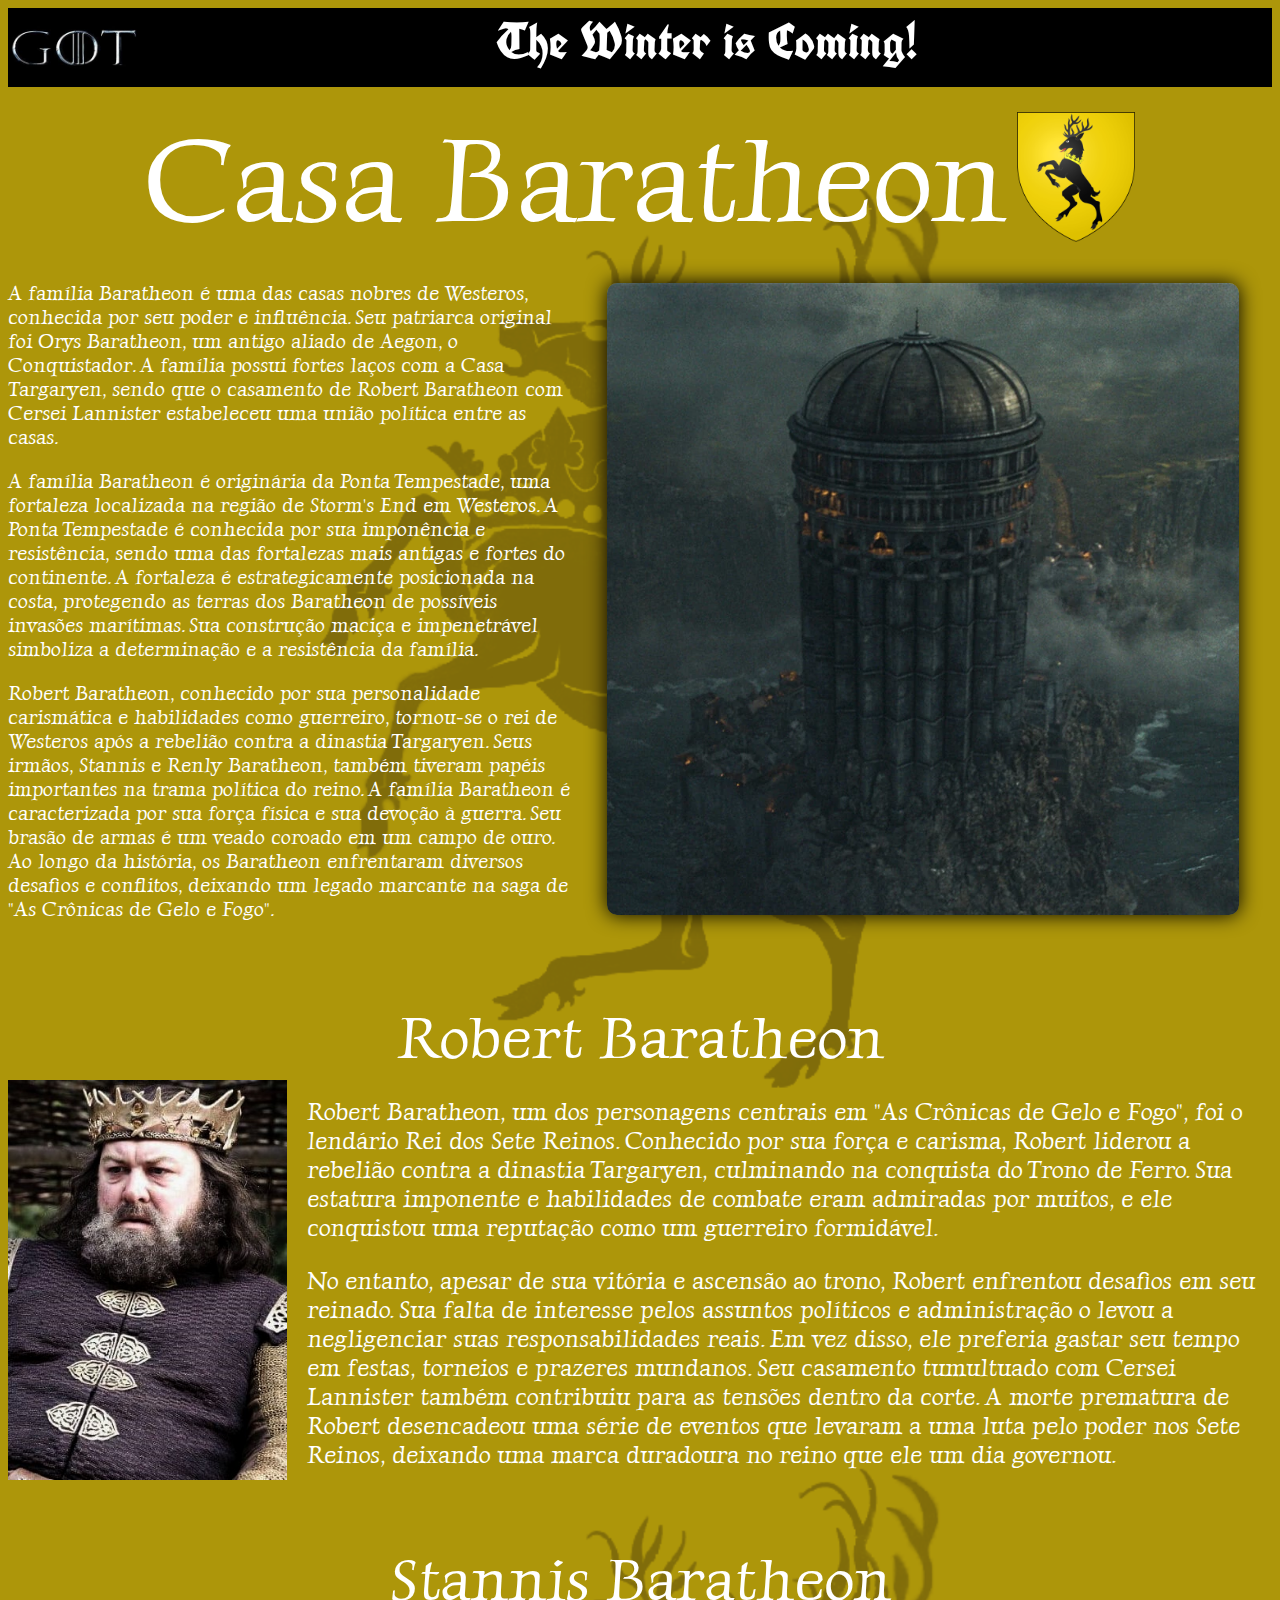
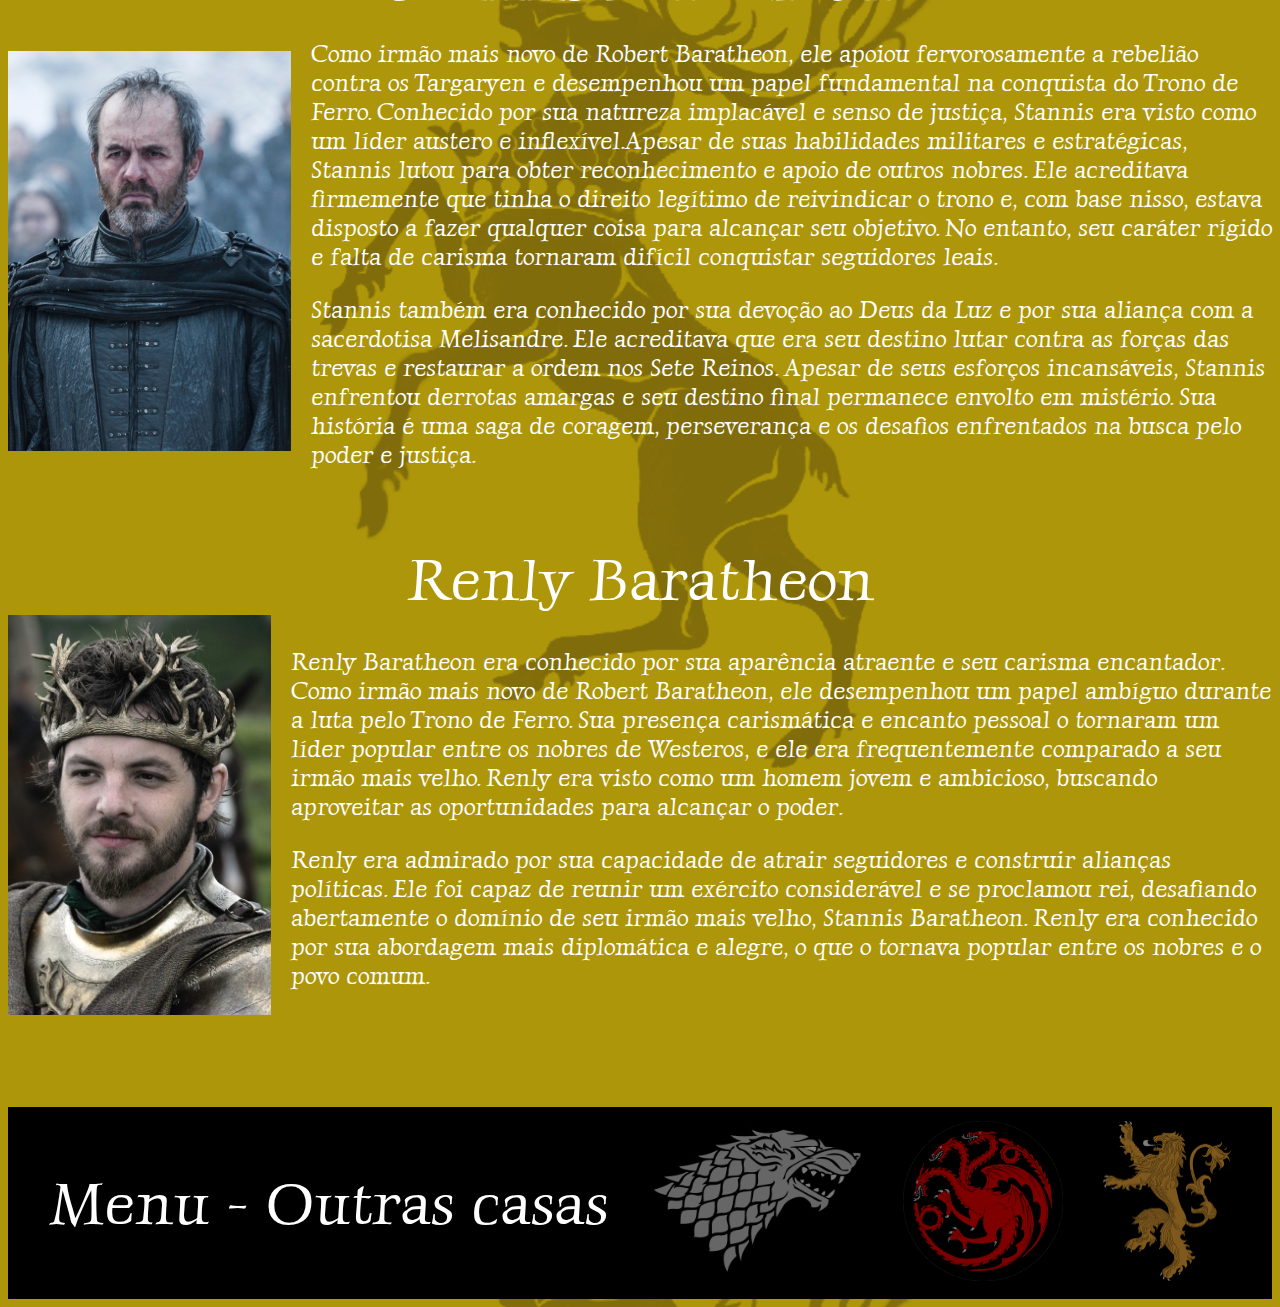
==== commit 9bbb40cb: "ajustes responsivo" ====
--- a/index.html
+++ b/index.html
@@ -33,15 +33,14 @@
     </header>
 
     <section>
-        <div id="titulo">
-            <div id="mainTitle">Casa Baratheon</div>
+        <div id="titulo" class="container">
+            <div id="mainTitle" class="position-center">Casa Baratheon</div>
             <div id="brasao"><img src="imagens/logoBaratheon.webp"
-                    alt="Brasão da Casa Baratheon, fundo amarelo com Veado" height="130"></div>
+                    alt="Brasão da Casa Baratheon, fundo amarelo com Veado" class="imag-fluid" height="130"></div>
         </div>
     </section>
 
     <main>
-
         <article id="apresentacao">
             <div id="openText">
                 <p>
@@ -67,7 +66,7 @@
                     desafios e conflitos, deixando um legado marcante na saga de "As Crônicas de Gelo e Fogo".
                 </p>
             </div>
-            <div id="imgPonta"><img src=" imagens/pontaTempestade.webp" alt="Ponta tempestade"></div>
+            <div id="imgPonta"><img src=" imagens/pontaTempestade.webp" alt="Ponta tempestade" class="img-fluid"></div>
         </article>
 
         <section>
@@ -76,7 +75,7 @@
             </div>
             <div class="fotoBio">
                 <div>
-                    <img src="imagens/robertBaratheon.jpg" height="400px">
+                <img src="imagens/robertBaratheon.jpg" class="img-fluid" style="max-height: 400px;">
                 </div>
                 <div class="bio">
                     <p>Robert Baratheon, um dos personagens centrais em "As Crônicas de Gelo e Fogo", foi o lendário Rei
@@ -99,7 +98,7 @@
             </div>
             <div class="fotoBio">
                 <div class="fotoBaratheon">
-                    <img src="imagens/stannisBaratheon.webp" height="400px">
+                    <img src="imagens/stannisBaratheon.webp" class="img-fluid" style="max-height: 400px;">
                 </div>
                 <div class="bio">
                     <p>Como irmão mais novo de Robert Baratheon, ele apoiou fervorosamente a rebelião contra os
@@ -124,7 +123,7 @@
             </div>
             <div class="fotoBio">
                 <div class="fotoBaratheon">
-                    <img src="imagens/renlyBaratheon.webp" height="400px">
+                    <img src="imagens/renlyBaratheon.webp" class="img-fluid" style="max-height: 400px;">
                 </div>
                 <div class="bio">
                     <p>Renly Baratheon era conhecido por
@@ -157,21 +156,22 @@
         </style>
         <br>
         <br>
-        <div id="menu">
+        <div id="menu" class="text-center">
             <div>
                 <p id="textoMenu" class="position-left">Menu - Outras casas</p>
             </div>
-            <div class="position-center">
-                <a href="casaStark.html">
+            <div class="row position-center">
+                    <a href="casaStark.html">
                     <img src="imagens/logoStark.png" class="highlight" onmouseover="mudarTexto('Stark')" style="max-height: 160px;">
                 </a>
             </div>
-            <div>
+            <div class="row position-center">
                 <a href="casatargaryen.html">
                     <img src="imagens/logoTargaryen.png" class="custom-fade" onmouseover="mudarTexto('Targaryen')" style="max-height: 160px;">
                 </a>
             </div>
-            <div>
+            <div class="row position-center">
+                
                 <a href="casaLannister.html">
                     <img src="imagens/logoLannister.png" class="custom-fade" onmouseover="mudarTexto('Lannister')" style="max-height: 160px;">
                 </a>
--- a/casaBaratheon.css
+++ b/casaBaratheon.css
@@ -102,7 +102,7 @@
     justify-content: center;
     align-items: center;
     margin-top: 50px;
-    gap: 10px;
+    gap: 40px;
     background-color: black;
 }
 
